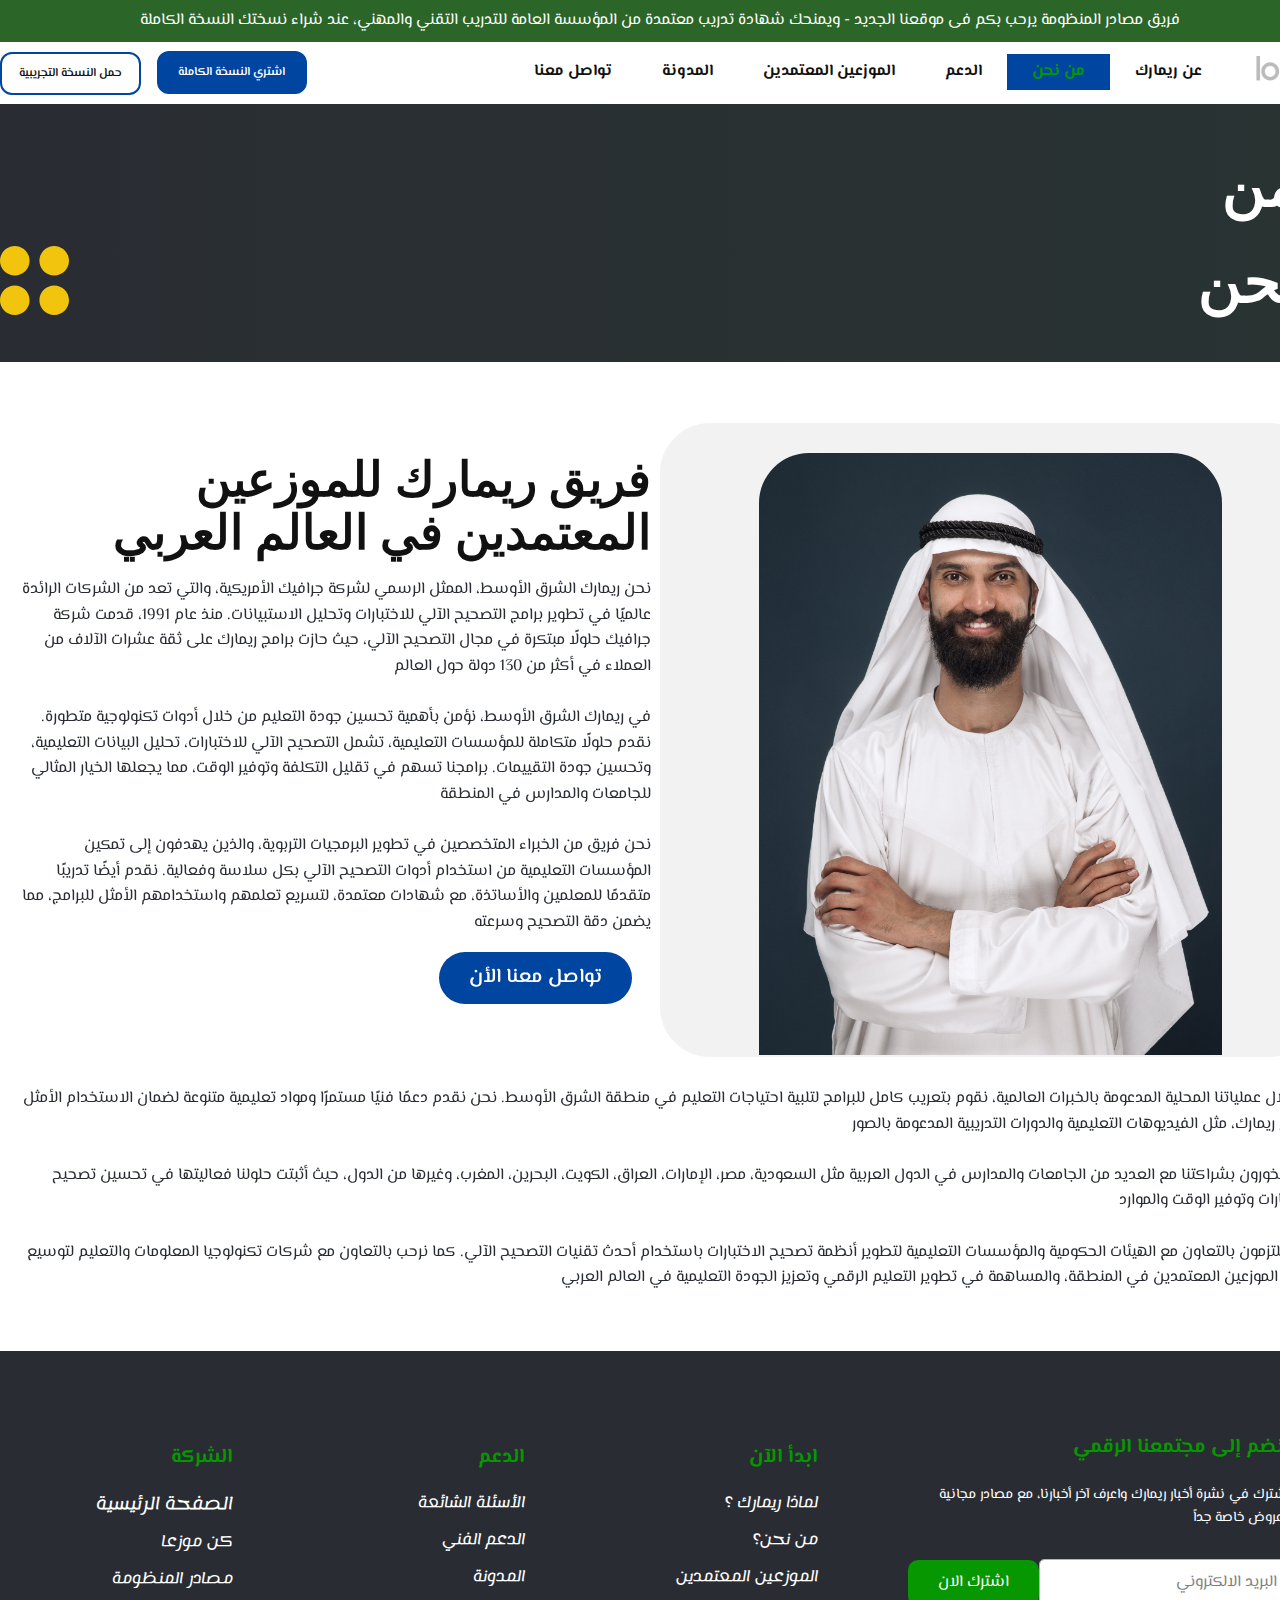
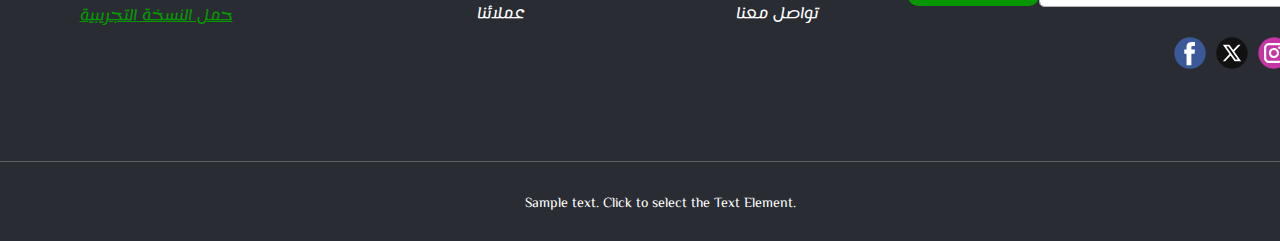
==== About-Us.html @ fb73b8e8 "add" ====
<!DOCTYPE html>
<html style="font-size: 16px;" lang="en"><head>
    <meta name="viewport" content="width=device-width, initial-scale=1.0">
    <meta charset="utf-8">
    <meta name="keywords" content="">
    <meta name="description" content="">
    <title>About Us</title>
    <link rel="stylesheet" href="nicepage.css" media="screen">
<link rel="stylesheet" href="About-Us.css" media="screen">
    <script class="u-script" type="text/javascript" src="jquery.js" defer=""></script>
    <script class="u-script" type="text/javascript" src="nicepage.js" defer=""></script>
    <meta name="generator" content="Nicepage 7.1.0, nicepage.com">
    <meta name="referrer" content="origin">
    <link id="u-theme-google-font" rel="stylesheet" href="https://fonts.googleapis.com/css?family=Lemonada:300,400,500,600,700|El+Messiri:400,500,600,700">
    <link id="u-page-google-font" rel="stylesheet" href="https://fonts.googleapis.com/css?family=Montserrat:100,100i,200,200i,300,300i,400,400i,500,500i,600,600i,700,700i,800,800i,900,900i|Raleway:100,100i,200,200i,300,300i,400,400i,500,500i,600,600i,700,700i,800,800i,900,900i">
    
    
    
    
    <script type="application/ld+json">{
		"@context": "http://schema.org",
		"@type": "Organization",
		"name": "Site51",
		"logo": "images/default-logo.png",
		"sameAs": [
				"https://facebook.com/name",
				"https://twitter.com/name",
				"https://instagram.com/name"
		]
}</script>
    <meta name="theme-color" content="#079700">
    <meta name="twitter:site" content="@">
    <meta name="twitter:card" content="summary_large_image">
    <meta name="twitter:title" content="About Us">
    <meta name="twitter:description" content="Site51">
    <meta property="og:title" content="About Us">
    <meta property="og:description" content="">
    <meta property="og:type" content="website">
  <meta data-intl-tel-input-cdn-path="intlTelInput/"></head>
  <body data-path-to-root="./" data-include-products="false" class="u-body u-xl-mode" data-lang="en"><header class=" u-block-e37a-1 u-border-no-bottom u-border-no-left u-border-no-right u-border-no-top u-clearfix u-header u-section-row-container" id="sec-740f" style="" data-animation-name="" data-animation-duration="0" data-animation-delay="0" data-animation-direction=""><div class="u-section-rows">
        <div class="u-container-align-center u-palette-1-dark-2 u-section-row u-section-row-1" id="sec-58f8">
          <div class="u-clearfix u-sheet u-valign-middle u-sheet-1">
            <p class="u-align-center u-text u-text-default u-text-1">فريق مصادر المنظومة يرحب بكم فى موقعنا الجديد - ويمنحك شهادة تدريب معتمدة من المؤسسة العامة للتدريب التقني والمهني، عند شراء نسختك  النسخة الكاملة </p>
          </div>
          
          
          
          
          
        </div>
        <div class="u-clearfix u-section-row u-sticky u-sticky-9e7c u-white" data-animation-name="" data-animation-duration="0" data-animation-delay="0" data-animation-direction="" id="sec-279d">
          
          
          <div class="u-clearfix u-sheet u-sheet-2">
            <nav class="u-dropdown-icon u-menu u-menu-one-level u-offcanvas u-offcanvas-shift u-menu-1" data-responsive-from="SM" data-position="header">
              <div class="menu-collapse" style="font-size: 1rem; letter-spacing: 0px; font-weight: 700;">
                <a class="u-button-style u-custom-active-color u-custom-color u-custom-hover-color u-custom-left-right-menu-spacing u-custom-padding-bottom u-custom-top-bottom-menu-spacing u-hamburger-link u-nav-link u-text-active-palette-1-base u-text-hover-palette-2-base" href="#">
                  <svg class="u-svg-link" viewBox="0 0 24 24"><use xmlns:xlink="http://www.w3.org/1999/xlink" xlink:href="#menu-hamburger"></use></svg>
                  <svg class="u-svg-content" version="1.1" id="menu-hamburger" viewBox="0 0 16 16" x="0px" y="0px" xmlns:xlink="http://www.w3.org/1999/xlink" xmlns="http://www.w3.org/2000/svg"><g><rect y="1" width="16" height="2"></rect><rect y="7" width="16" height="2"></rect><rect y="13" width="16" height="2"></rect>
</g></svg>
                </a>
              </div>
              <div class="u-custom-menu u-nav-container">
                <ul class="rtl u-nav u-unstyled u-nav-1"><li class="u-nav-item"><a class="u-active-palette-2-base u-button-style u-hover-palette-1-base u-nav-link u-text-active-palette-1-base u-text-hover-palette-2-base u-white" href="./" style="padding: 10px 25px;">عن ريمارك</a>
</li><li class="u-nav-item"><a class="u-active-palette-2-base u-button-style u-hover-palette-1-base u-nav-link u-text-active-palette-1-base u-text-hover-palette-2-base u-white" href="About-Us.html" style="padding: 10px 25px;">من نحن</a>
</li><li class="u-nav-item"><a class="u-active-palette-2-base u-button-style u-hover-palette-1-base u-nav-link u-text-active-palette-1-base u-text-hover-palette-2-base u-white" href="Support.html" style="padding: 10px 25px;">الدعم</a>
</li><li class="u-nav-item"><a class="u-active-palette-2-base u-button-style u-hover-palette-1-base u-nav-link u-text-active-palette-1-base u-text-hover-palette-2-base u-white" href="Authorized-Distributors.html" style="padding: 10px 25px;">الموزعين المعتمدين</a>
</li><li class="u-nav-item"><a class="u-active-palette-2-base u-button-style u-hover-palette-1-base u-nav-link u-text-active-palette-1-base u-text-hover-palette-2-base u-white" href="blog/blog.html" style="padding: 10px 25px;">المدونة</a>
</li><li class="u-nav-item"><a class="u-active-palette-2-base u-button-style u-hover-palette-1-base u-nav-link u-text-active-palette-1-base u-text-hover-palette-2-base u-white" href="Contact-Us.html" style="padding: 10px 25px;">تواصل معنا</a>
</li></ul>
              </div>
              <div class="u-custom-menu u-nav-container-collapse">
                <div class="u-black u-container-style u-inner-container-layout u-opacity u-opacity-95 u-sidenav">
                  <div class="u-inner-container-layout u-sidenav-overflow">
                    <div class="u-menu-close"></div>
                    <ul class="u-align-center u-nav u-popupmenu-items u-unstyled u-nav-2"><li class="u-nav-item"><a class="u-button-style u-nav-link" href="./">عن ريمارك</a>
</li><li class="u-nav-item"><a class="u-button-style u-nav-link" href="About-Us.html">من نحن</a>
</li><li class="u-nav-item"><a class="u-button-style u-nav-link" href="Support.html">الدعم</a>
</li><li class="u-nav-item"><a class="u-button-style u-nav-link" href="Authorized-Distributors.html">الموزعين المعتمدين</a>
</li><li class="u-nav-item"><a class="u-button-style u-nav-link" href="blog/blog.html">المدونة</a>
</li><li class="u-nav-item"><a class="u-button-style u-nav-link" href="Contact-Us.html">تواصل معنا</a>
</li></ul>
                  </div>
                </div>
                <div class="u-black u-menu-overlay u-opacity u-opacity-70"></div>
              </div>
            </nav>
            <a href="#" class="u-align-right u-image u-logo u-image-1" data-image-width="80" data-image-height="40">
              <img class="u-logo-image u-logo-image-1" src="images/default-logo.png">
            </a>
            <a href="#" class="u-align-left u-border-2 u-border-hover-palette-2-base u-border-palette-2-base u-btn u-btn-round u-button-style u-hidden-md u-hidden-sm u-hidden-xs u-hover-feature u-hover-white u-palette-2-base u-radius u-text-active-white u-btn-1"> اشتري النسخة الكاملة</a>
            <a href="#" class="u-align-left u-border-2 u-border-hover-palette-2-base u-border-palette-2-base u-btn u-btn-round u-button-style u-hidden-md u-hidden-sm u-hidden-xs u-hover-feature u-hover-palette-2-base u-radius u-text-active-white u-white u-btn-2">حمل النسخة التجريبية </a>
          </div>
          
          
          
          
          
          
          
        </div>
      </div></header>
    <section class="u-align-left u-clearfix u-container-align-left u-gradient u-section-1" id="carousel_d46a">
      <div class="u-clearfix u-sheet u-valign-middle u-sheet-1">
        <div class="u-clearfix u-group-elements u-group-elements-1">
          <div class="u-border-10 u-border-palette-1-base u-line u-line-vertical u-line-1"></div>
          <blockquote class="u-align-right u-border-none u-custom-font u-font-montserrat u-text u-text-body-alt-color u-text-default u-text-1">من نحن </blockquote>
        </div>
        <div class="u-align-left u-shape u-shape-svg u-text-palette-3-base u-shape-1">
          <svg class="u-svg-link" preserveAspectRatio="none" viewBox="0 0 160 160" style=""><use xlink:href="#svg-fb26"></use></svg>
          <svg class="u-svg-content" viewBox="0 0 160 160" x="0px" y="0px" id="svg-fb26"><path d="M34.3,68.6C15.5,68.6,0,53,0,34.3S15.5,0,34.3,0s34.3,15.5,34.3,34.3S53,68.6,34.3,68.6z M125.7,68.6
	C107,68.6,91.4,53,91.4,34.3S107,0,125.7,0S160,15.5,160,34.3S144.5,68.6,125.7,68.6z M34.3,160C15.5,160,0,144.5,0,125.7
	s15.5-34.3,34.3-34.3s34.3,15.5,34.3,34.3S53,160,34.3,160z M125.7,160c-18.7,0-34.3-15.5-34.3-34.3s15.5-34.3,34.3-34.3
	S160,107,160,125.7S144.5,160,125.7,160z"></path></svg>
        </div>
      </div>
    </section>
    <section class="u-clearfix u-valign-middle-sm u-valign-middle-xs u-section-2" id="carousel_c7b8">
      <div class="u-clearfix u-sheet u-sheet-1">
        <div class="data-layout-selected u-clearfix u-expanded-width u-layout-wrap u-layout-wrap-1">
          <div class="u-gutter-0 u-layout">
            <div class="u-layout-col">
              <div class="u-size-60">
                <div class="u-layout-row">
                  <div class="u-align-left u-container-style u-layout-cell u-size-30 u-layout-cell-1">
                    <div class="u-container-layout u-container-layout-1">
                      <h2 class="u-align-right u-custom-font u-font-raleway u-text u-text-1" data-animation-name="customAnimationIn" data-animation-duration="1000" data-animation-delay="250"> فريق ريمارك للموزعين المعتمدين في العالم العربي</h2>
                      <p class="u-align-right u-spacing-20 u-text u-text-palette-5-dark-3 u-text-2" data-animation-name="customAnimationIn" data-animation-duration="1000" data-animation-delay="250">
                        <span style="font-weight: 700;"></span>نحن ريمارك
الشرق الأوسط، الممثل الرسمي لشركة جرافيك الأمريكية، والتي تعد من
الشركات الرائدة عالميًا في تطوير برامج التصحيح الآلي للاختبارات وتحليل
الاستبيانات. منذ عام 1991، قدمت شركة جرافيك حلولًا مبتكرة في مجال التصحيح
الآلي، حيث حازت برامج ريمارك
على ثقة عشرات الآلاف من العملاء في أكثر من 130 دولة حول العالم<br>
                        <br>في ريمارك
الشرق الأوسط، نؤمن بأهمية تحسين جودة التعليم من خلال أدوات
تكنولوجية متطورة. نقدم حلولًا متكاملة للمؤسسات التعليمية، تشمل التصحيح الآلي
للاختبارات، تحليل البيانات التعليمية، وتحسين جودة التقييمات. برامجنا تسهم في
تقليل التكلفة وتوفير الوقت، مما يجعلها الخيار المثالي للجامعات والمدارس في
المنطقة<br>
                        <br>نحن فريق من الخبراء المتخصصين في تطوير البرمجيات
التربوية، والذين يهدفون إلى تمكين المؤسسات التعليمية من استخدام أدوات التصحيح
الآلي بكل سلاسة وفعالية. نقدم أيضًا تدريبًا متقدمًا للمعلمين والأساتذة، مع
شهادات معتمدة، لتسريع تعلمهم واستخدامهم الأمثل للبرامج، مما يضمن دقة التصحيح
وسرعته<br>
                      </p>
                      <a href="#" class="u-align-right u-border-hover-palette-2-base u-border-none u-btn u-button-style u-hover-feature u-hover-palette-1-base u-palette-2-base u-radius u-text-active-white u-btn-1" data-animation-name="flipIn" data-animation-duration="1000" data-animation-delay="0" data-animation-direction="X">تواصل معنا الأن </a>
                    </div>
                  </div>
                  <div class="u-container-style u-grey-5 u-layout-cell u-radius u-shape-round u-size-30 u-layout-cell-2">
                    <div class="u-container-layout u-valign-bottom-lg u-valign-bottom-md u-valign-bottom-sm u-valign-bottom-xs u-container-layout-2">
                      <img class="u-expanded-width-lg u-expanded-width-md u-expanded-width-sm u-expanded-width-xs u-image u-image-round u-radius u-image-1" src="images/30441.jpg" alt="" data-image-width="1500" data-image-height="1000" data-animation-name="customAnimationIn" data-animation-duration="1000" data-animation-delay="0">
                    </div>
                  </div>
                </div>
              </div>
            </div>
          </div>
        </div>
        <p class="u-align-right u-spacing-20 u-text u-text-palette-5-dark-3 u-text-3" data-animation-name="customAnimationIn" data-animation-duration="1000" data-animation-delay="250" data-animation-direction=""> من خلال عملياتنا المحلية المدعومة بالخبرات العالمية،
نقوم بتعريب كامل للبرامج لتلبية احتياجات التعليم في منطقة الشرق الأوسط. نحن
نقدم دعمًا فنيًا مستمرًا ومواد تعليمية متنوعة لضمان الاستخدام الأمثل لبرامج ريمارك،
مثل الفيديوهات التعليمية والدورات التدريبية المدعومة بالصور.<br>
          <br>نحن فخورون بشراكتنا مع العديد من الجامعات والمدارس في
الدول العربية مثل السعودية، مصر، الإمارات، العراق، الكويت، البحرين،
المغرب، وغيرها من الدول، حيث أثبتت حلولنا فعاليتها في تحسين تصحيح
الاختبارات وتوفير الوقت والموارد.<br>
          <br>نحن ملتزمون بالتعاون مع الهيئات الحكومية والمؤسسات
التعليمية لتطوير أنظمة تصحيح الاختبارات باستخدام أحدث تقنيات التصحيح الآلي. كما
نرحب بالتعاون مع شركات تكنولوجيا المعلومات والتعليم لتوسيع شبكة الموزعين
المعتمدين في المنطقة، والمساهمة في تطوير التعليم الرقمي وتعزيز الجودة التعليمية
في العالم العربي<br>
        </p>
      </div>
      
    </section>
    
    
    
    <footer class="u-clearfix u-footer u-palette-2-dark-3" id="sec-bb8a"><div class="u-clearfix u-sheet u-sheet-1">
        <div class="data-layout-selected u-clearfix u-expanded-width u-gutter-30 u-layout-wrap u-layout-wrap-1">
          <div class="u-gutter-0 u-layout">
            <div class="u-layout-row">
              <div class="u-align-left u-container-align-left u-container-align-right u-container-style u-layout-cell u-shape-rectangle u-size-13-lg u-size-13-xl u-size-14-sm u-size-14-xs u-size-30-md u-layout-cell-1">
                <div class="u-container-layout u-container-layout-1">
                  <p class="u-align-right u-text u-text-default u-text-palette-1-base u-text-1"> الشركة </p>
                  <h6 class="u-align-right u-hover-feature u-text u-text-default u-text-2">
                    <a class="u-active-none u-border-none u-btn u-button-link u-button-style u-hover-none u-none u-text-body-alt-color u-btn-1" href="#"> الصفحة الرئيسية</a>
                  </h6>
                  <h6 class="u-align-right u-hover-feature u-text u-text-default u-text-3">
                    <a class="u-active-none u-border-none u-btn u-button-link u-button-style u-hover-none u-none u-text-body-alt-color u-btn-2" href="#"> كن موزعا</a>
                  </h6>
                  <h6 class="u-align-right u-hover-feature u-text u-text-default u-text-4">
                    <a class="u-active-none u-border-none u-btn u-button-link u-button-style u-hover-none u-none u-text-body-alt-color u-btn-3" href="#"> مصادر المنظومة</a>
                  </h6>
                  <h6 class="u-align-right u-hover-feature u-text u-text-default u-text-palette-1-base u-text-5"> حمل النسخة التجريبية</h6>
                </div>
              </div>
              <div class="u-align-left u-container-align-left u-container-align-right u-container-style u-layout-cell u-shape-rectangle u-size-13-lg u-size-13-xl u-size-14-sm u-size-14-xs u-size-30-md u-layout-cell-2">
                <div class="u-container-layout u-container-layout-2">
                  <p class="u-align-right u-text u-text-default u-text-palette-1-base u-text-6"> الدعم </p>
                  <h6 class="u-align-right u-hover-feature u-text u-text-default u-text-7">
                    <a class="u-active-none u-border-none u-btn u-button-link u-button-style u-hover-none u-none u-text-body-alt-color u-btn-4" href="#"> الأسئلة الشائعة</a>
                  </h6>
                  <h6 class="u-align-right u-hover-feature u-text u-text-default u-text-8">
                    <a class="u-active-none u-border-none u-btn u-button-link u-button-style u-hover-none u-none u-text-body-alt-color u-btn-5" href="#"> الدعم الفني</a>
                  </h6>
                  <h6 class="u-align-right u-hover-feature u-text u-text-default u-text-9">
                    <a class="u-active-none u-border-none u-btn u-button-link u-button-style u-hover-none u-none u-text-body-alt-color u-btn-6" href="#"> المدونة</a>
                  </h6>
                  <h6 class="u-align-right u-hover-feature u-text u-text-default u-text-10">
                    <a class="u-active-none u-border-none u-btn u-button-link u-button-style u-hover-none u-none u-text-body-alt-color u-btn-7" href="#"> عملائنا</a>
                  </h6>
                </div>
              </div>
              <div class="u-align-left u-container-align-left u-container-align-right u-container-style u-layout-cell u-shape-rectangle u-size-13-lg u-size-13-xl u-size-14-sm u-size-14-xs u-size-30-md u-layout-cell-3">
                <div class="u-container-layout u-container-layout-3">
                  <p class="u-align-right u-text u-text-default u-text-palette-1-base u-text-11"> ابدأ الآن </p>
                  <h6 class="u-align-right u-hover-feature u-text u-text-default u-text-12">
                    <a class="u-active-none u-border-none u-btn u-button-link u-button-style u-hover-none u-none u-text-body-alt-color u-btn-8" href="#"> لماذا ريمارك ؟</a>
                  </h6>
                  <h6 class="u-align-right u-hover-feature u-text u-text-default u-text-13" data-animation-name="" data-animation-duration="0" data-animation-delay="0" data-animation-direction="">
                    <a class="u-active-none u-border-none u-btn u-button-link u-button-style u-hover-none u-none u-text-body-alt-color u-btn-9" href="#"> من نحن؟</a>
                  </h6>
                  <h6 class="u-align-right u-hover-feature u-text u-text-default u-text-14">
                    <a class="u-active-none u-border-none u-btn u-button-link u-button-style u-hover-none u-none u-text-body-alt-color u-btn-10" href="#"> الموزعين المعتمدين</a>
                  </h6>
                  <h6 class="u-align-right u-hover-feature u-text u-text-default u-text-15">
                    <a class="u-active-none u-border-none u-btn u-button-link u-button-style u-hover-none u-none u-text-body-alt-color u-btn-11" href="#"> تواصل معنا</a>
                  </h6>
                </div>
              </div>
              <div class="u-container-align-right u-container-style u-layout-cell u-size-16-sm u-size-16-xs u-size-21-lg u-size-21-xl u-size-30-md u-layout-cell-4">
                <div class="u-container-layout u-container-layout-4">
                  <p class="u-align-right u-text u-text-default u-text-palette-1-base u-text-16">إنضم إلى مجتمعنا الرقمي </p>
                  <p class="u-align-right u-text u-text-default u-text-17">اشترك في نشرة أخبار ريمارك واعرف آخر أخبارنا، مع مصادر مجانية وعروض خاصة جداً </p>
                  <div class="rtl u-expanded-width u-form u-form-1">
                    <form action="https://forms.nicepagesrv.com/v2/form/process" class="u-clearfix u-form-horizontal u-form-spacing-0 u-inner-form" source="email" name="form" style="padding: 0px;">
                      <div class="u-form-email u-form-group u-label-none">
                        <label for="email-3b9c" class="u-label">Email</label>
                        <input type="email" placeholder="البريد الالكتروني" id="email-3b9c" name="email" class="u-input u-input-rectangle u-radius u-input-1" required="">
                      </div>
                      <div class="u-align-left u-form-group u-form-submit u-label-none">
                        <a href="#" class="u-border-none u-btn u-btn-round u-btn-submit u-button-style u-palette-1-base u-radius u-btn-12">اشترك الان </a>
                        <input type="submit" value="submit" class="u-form-control-hidden">
                      </div>
                      <div class="u-form-send-message u-form-send-success"> Thank you! Your message has been sent. </div>
                      <div class="u-form-send-error u-form-send-message"> Unable to send your message. Please fix errors then try again. </div>
                      <input type="hidden" value="" name="recaptchaResponse">
                    </form>
                  </div>
                  <div class="u-social-icons u-spacing-10 u-social-icons-1">
                    <a class="u-social-url" title="facebook" target="_blank" href="https://facebook.com/name">
                      <span class="u-icon u-social-facebook u-social-icon u-icon-1">
                        <svg class="u-svg-link" preserveAspectRatio="xMidYMin slice" viewBox="0 0 112 112" style=""><use xlink:href="#svg-4325"></use></svg>
                        <svg class="u-svg-content" viewBox="0 0 112 112" x="0" y="0" id="svg-4325"><circle fill="currentColor" cx="56.1" cy="56.1" r="55"></circle><path fill="#FFFFFF" d="M73.5,31.6h-9.1c-1.4,0-3.6,0.8-3.6,3.9v8.5h12.6L72,58.3H60.8v40.8H43.9V58.3h-8V43.9h8v-9.2
c0-6.7,3.1-17,17-17h12.5v13.9H73.5z"></path></svg>
                      </span>
                    </a>
                    <a class="u-social-url" title="twitter" target="_blank" href="https://twitter.com/name">
                      <span class="u-icon u-social-icon u-social-twitter u-icon-2">
                        <svg class="u-svg-link" preserveAspectRatio="xMidYMin slice" viewBox="0 0 112.2 112.2" style=""><use xlink:href="#svg-7128"></use></svg>
                        <svg class="u-svg-content" viewBox="0 0 112.2 112.2" x="0px" y="0px" id="svg-7128"><circle fill="currentColor" cx="56" cy="56" r="55"></circle><path fill="#FFFFFF" d="M63.9,51l22.4-24h-8.6L60.3,45.9L46.9,27H24l23.3,32.8L24,85h8.2L51,64.9L65.3,85H88L63.9,51z M55.3,60.2
l-3.7-5.1L35.7,33.1h8.1l12.3,17.2l3.7,5.1l16.6,23.4h-7.8L55.3,60.2z"></path></svg>
                      </span>
                    </a>
                    <a class="u-social-url" title="instagram" target="_blank" href="https://instagram.com/name">
                      <span class="u-icon u-social-icon u-social-instagram u-icon-3">
                        <svg class="u-svg-link" preserveAspectRatio="xMidYMin slice" viewBox="0 0 112 112" style=""><use xlink:href="#svg-8ed0"></use></svg>
                        <svg class="u-svg-content" viewBox="0 0 112 112" x="0" y="0" id="svg-8ed0"><circle fill="currentColor" cx="56.1" cy="56.1" r="55"></circle><path fill="#FFFFFF" d="M55.9,38.2c-9.9,0-17.9,8-17.9,17.9C38,66,46,74,55.9,74c9.9,0,17.9-8,17.9-17.9C73.8,46.2,65.8,38.2,55.9,38.2
z M55.9,66.4c-5.7,0-10.3-4.6-10.3-10.3c-0.1-5.7,4.6-10.3,10.3-10.3c5.7,0,10.3,4.6,10.3,10.3C66.2,61.8,61.6,66.4,55.9,66.4z"></path><path fill="#FFFFFF" d="M74.3,33.5c-2.3,0-4.2,1.9-4.2,4.2s1.9,4.2,4.2,4.2s4.2-1.9,4.2-4.2S76.6,33.5,74.3,33.5z"></path><path fill="#FFFFFF" d="M73.1,21.3H38.6c-9.7,0-17.5,7.9-17.5,17.5v34.5c0,9.7,7.9,17.6,17.5,17.6h34.5c9.7,0,17.5-7.9,17.5-17.5V38.8
C90.6,29.1,82.7,21.3,73.1,21.3z M83,73.3c0,5.5-4.5,9.9-9.9,9.9H38.6c-5.5,0-9.9-4.5-9.9-9.9V38.8c0-5.5,4.5-9.9,9.9-9.9h34.5
c5.5,0,9.9,4.5,9.9,9.9V73.3z"></path></svg>
                      </span>
                    </a>
                  </div>
                </div>
              </div>
            </div>
          </div>
        </div>
        <div class="u-align-left u-border-1 u-border-white u-expanded-width u-line u-line-horizontal u-opacity u-opacity-25 u-line-1"></div>
        <p class="u-align-center u-small-text u-text u-text-variant u-text-18">Sample text. Click to select the Text Element.</p>
      </div></footer>
  
</body></html>
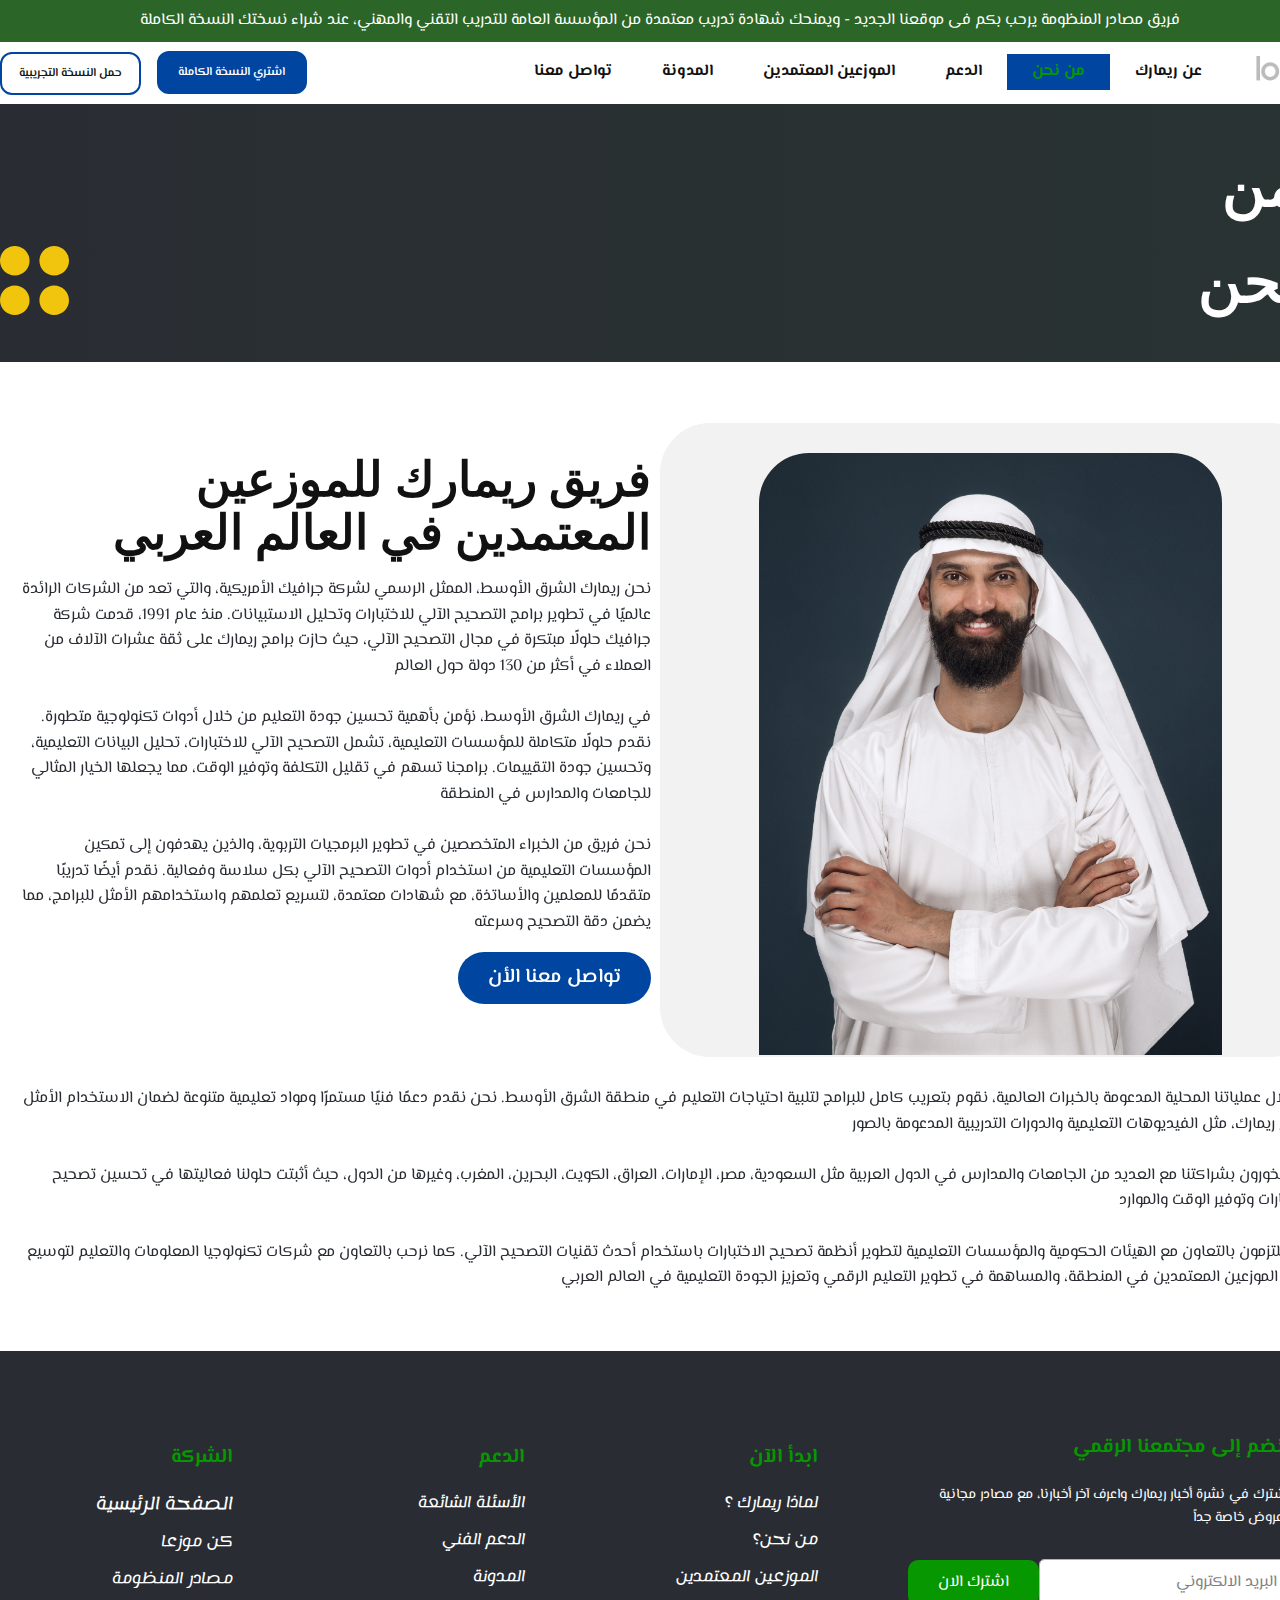
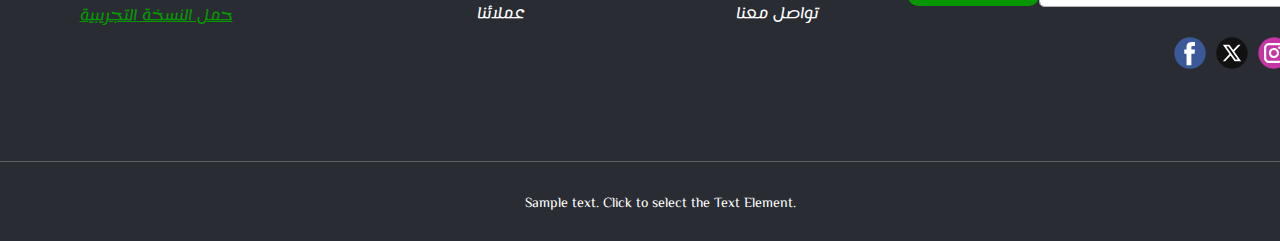
==== commit f01682d3: "v2" ====
--- a/About-Us.html
+++ b/About-Us.html
@@ -144,7 +144,7 @@
 شهادات معتمدة، لتسريع تعلمهم واستخدامهم الأمثل للبرامج، مما يضمن دقة التصحيح
 وسرعته<br>
                       </p>
-                      <a href="#" class="u-align-right u-border-hover-palette-2-base u-border-none u-btn u-button-style u-hover-feature u-hover-palette-1-base u-palette-2-base u-radius u-text-active-white u-btn-1" data-animation-name="flipIn" data-animation-duration="1000" data-animation-delay="0" data-animation-direction="X">تواصل معنا الأن </a>
+                      <a href="Contact-Us.html" class="u-align-right u-border-hover-palette-2-base u-border-none u-btn u-button-style u-hover-feature u-hover-palette-1-base u-palette-2-base u-radius u-text-active-white u-btn-1" data-animation-name="flipIn" data-animation-duration="1000" data-animation-delay="0" data-animation-direction="X">تواصل معنا الأن </a>
                     </div>
                   </div>
                   <div class="u-container-style u-grey-5 u-layout-cell u-radius u-shape-round u-size-30 u-layout-cell-2">
--- a/nicepage.css
+++ b/nicepage.css
@@ -44261,6 +44261,7 @@
 .u-header .u-nav-1 {
   font-weight: 700;
   font-size: 1rem;
+  letter-spacing: normal;
 }
 
 .u-header .u-nav-2 {
@@ -44313,10 +44314,6 @@
     width: auto;
     margin-top: 9px;
     margin-right: 87px;
-  }
-
-  .u-header .u-nav-1 {
-    letter-spacing: normal;
   }
 
   .u-header .u-image-1 {
--- a/About-Us.css
+++ b/About-Us.css
@@ -91,7 +91,7 @@
   letter-spacing: normal;
   text-transform: none;
   font-weight: 600;
-  margin: 17px 19px 0 auto;
+  margin: 17px 0 0 auto;
 }
 
 .u-section-2 .u-layout-cell-2 {
@@ -151,7 +151,6 @@
     --radius: 12px;
     border-style: solid;
     margin-top: 29px;
-    margin-right: 0;
     padding: 10px 20px 10px 19px;
   }
 
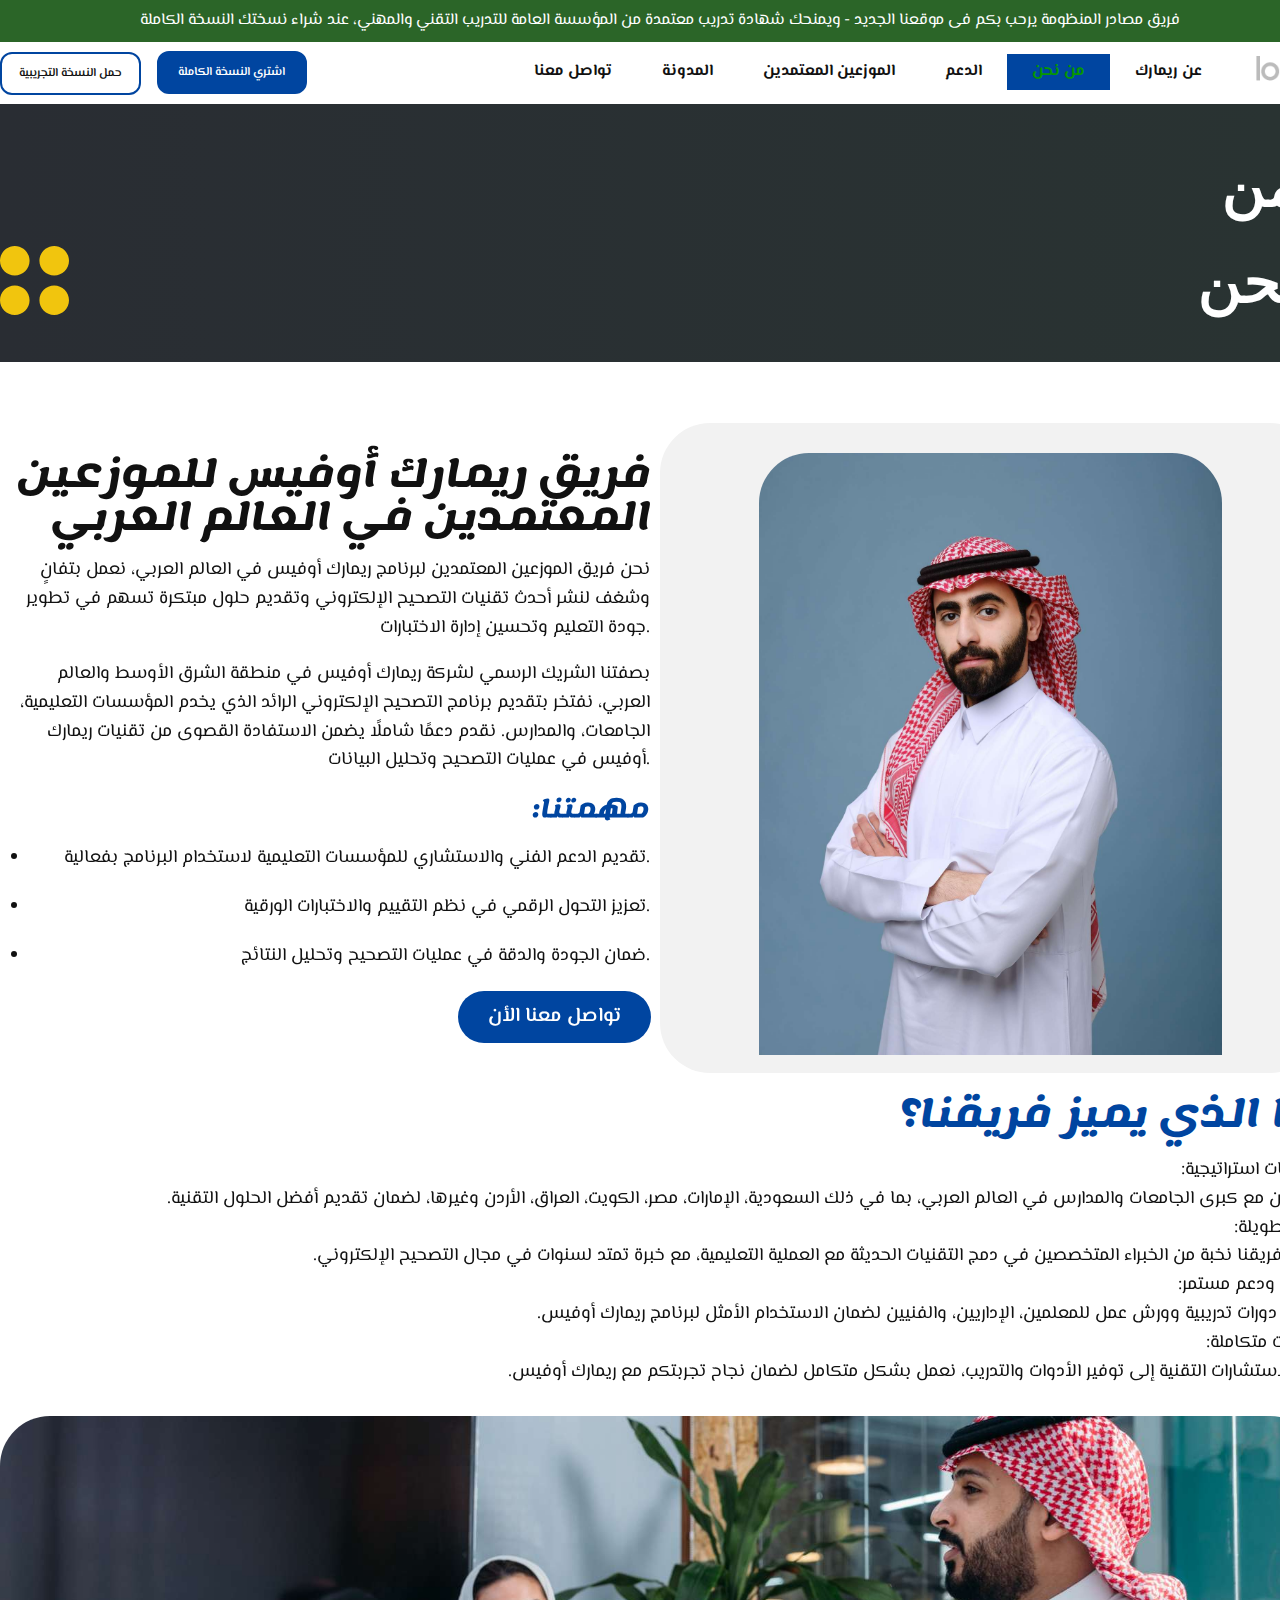
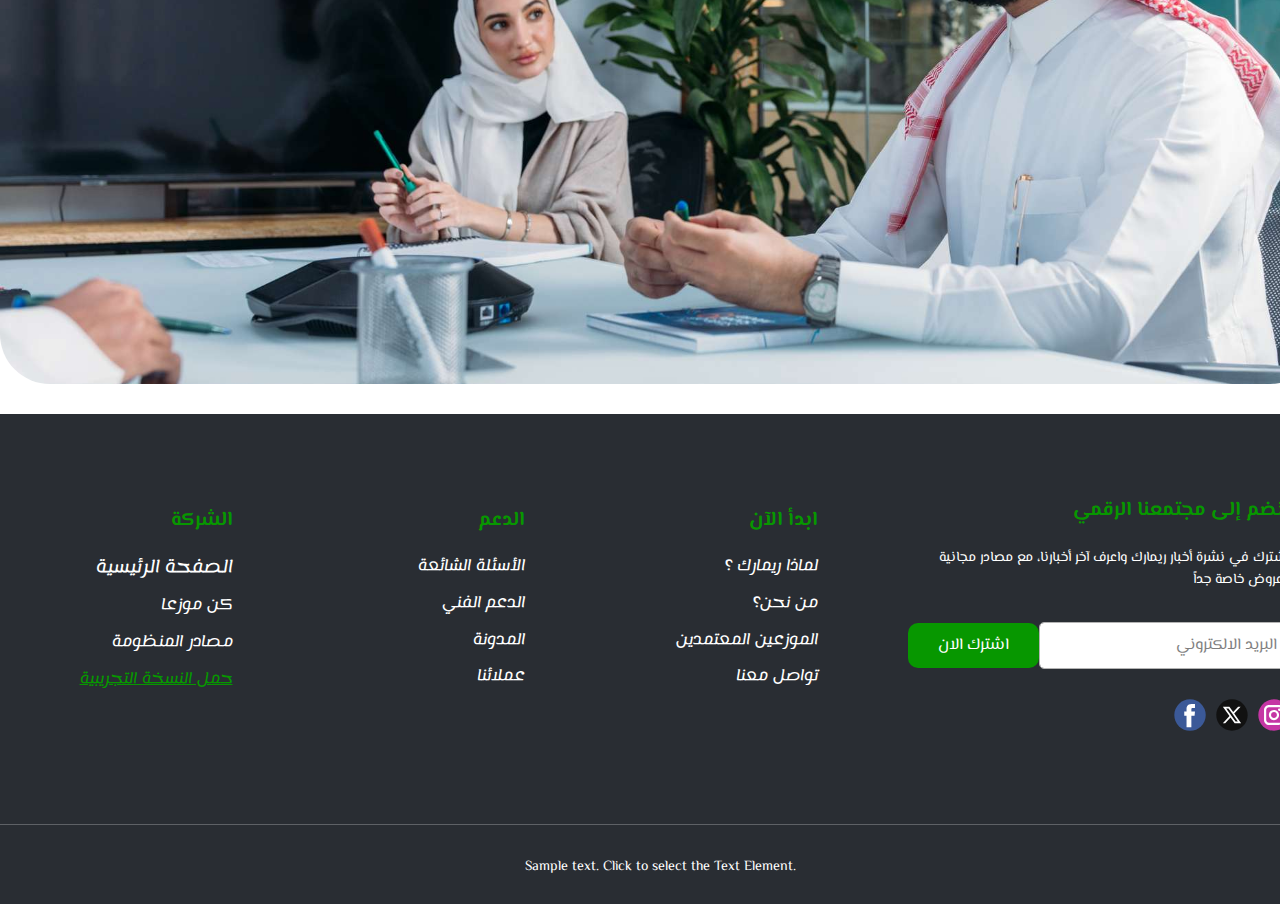
==== commit bedb543f: "add" ====
--- a/About-Us.html
+++ b/About-Us.html
@@ -12,7 +12,7 @@
     <meta name="generator" content="Nicepage 7.1.0, nicepage.com">
     <meta name="referrer" content="origin">
     <link id="u-theme-google-font" rel="stylesheet" href="https://fonts.googleapis.com/css?family=Lemonada:300,400,500,600,700|El+Messiri:400,500,600,700">
-    <link id="u-page-google-font" rel="stylesheet" href="https://fonts.googleapis.com/css?family=Montserrat:100,100i,200,200i,300,300i,400,400i,500,500i,600,600i,700,700i,800,800i,900,900i|Raleway:100,100i,200,200i,300,300i,400,400i,500,500i,600,600i,700,700i,800,800i,900,900i">
+    <link id="u-page-google-font" rel="stylesheet" href="https://fonts.googleapis.com/css?family=Montserrat:100,100i,200,200i,300,300i,400,400i,500,500i,600,600i,700,700i,800,800i,900,900i">
     
     
     
@@ -52,7 +52,7 @@
           
           
           <div class="u-clearfix u-sheet u-sheet-2">
-            <nav class="u-dropdown-icon u-menu u-menu-one-level u-offcanvas u-offcanvas-shift u-menu-1" data-responsive-from="SM" data-position="header">
+            <nav class="u-dropdown-icon u-menu u-menu-one-level u-menu-open-right u-offcanvas u-offcanvas-shift u-menu-1" data-responsive-from="SM" data-position="header">
               <div class="menu-collapse" style="font-size: 1rem; letter-spacing: 0px; font-weight: 700;">
                 <a class="u-button-style u-custom-active-color u-custom-color u-custom-hover-color u-custom-left-right-menu-spacing u-custom-padding-bottom u-custom-top-bottom-menu-spacing u-hamburger-link u-nav-link u-text-active-palette-1-base u-text-hover-palette-2-base" href="#">
                   <svg class="u-svg-link" viewBox="0 0 24 24"><use xmlns:xlink="http://www.w3.org/1999/xlink" xlink:href="#menu-hamburger"></use></svg>
@@ -70,15 +70,15 @@
 </li></ul>
               </div>
               <div class="u-custom-menu u-nav-container-collapse">
-                <div class="u-black u-container-style u-inner-container-layout u-opacity u-opacity-95 u-sidenav">
+                <div class="u-container-style u-inner-container-layout u-opacity u-opacity-95 u-palette-2-base u-sidenav">
                   <div class="u-inner-container-layout u-sidenav-overflow">
                     <div class="u-menu-close"></div>
-                    <ul class="u-align-center u-nav u-popupmenu-items u-unstyled u-nav-2"><li class="u-nav-item"><a class="u-button-style u-nav-link" href="./">عن ريمارك</a>
-</li><li class="u-nav-item"><a class="u-button-style u-nav-link" href="About-Us.html">من نحن</a>
-</li><li class="u-nav-item"><a class="u-button-style u-nav-link" href="Support.html">الدعم</a>
-</li><li class="u-nav-item"><a class="u-button-style u-nav-link" href="Authorized-Distributors.html">الموزعين المعتمدين</a>
-</li><li class="u-nav-item"><a class="u-button-style u-nav-link" href="blog/blog.html">المدونة</a>
-</li><li class="u-nav-item"><a class="u-button-style u-nav-link" href="Contact-Us.html">تواصل معنا</a>
+                    <ul class="u-align-center-lg u-align-center-md u-align-center-sm u-align-center-xl u-align-right-xs u-nav u-popupmenu-items u-spacing-6 u-text-active-palette-1-base u-text-hover-palette-1-base u-unstyled u-nav-2"><li class="u-nav-item"><a class="u-button-style u-nav-link" href="./" style="padding-top: 14px; padding-bottom: 14px;">عن ريمارك</a>
+</li><li class="u-nav-item"><a class="u-button-style u-nav-link" href="About-Us.html" style="padding-top: 14px; padding-bottom: 14px;">من نحن</a>
+</li><li class="u-nav-item"><a class="u-button-style u-nav-link" href="Support.html" style="padding-top: 14px; padding-bottom: 14px;">الدعم</a>
+</li><li class="u-nav-item"><a class="u-button-style u-nav-link" href="Authorized-Distributors.html" style="padding-top: 14px; padding-bottom: 14px;">الموزعين المعتمدين</a>
+</li><li class="u-nav-item"><a class="u-button-style u-nav-link" href="blog/blog.html" style="padding-top: 14px; padding-bottom: 14px;">المدونة</a>
+</li><li class="u-nav-item"><a class="u-button-style u-nav-link" href="Contact-Us.html" style="padding-top: 14px; padding-bottom: 14px;">تواصل معنا</a>
 </li></ul>
                   </div>
                 </div>
@@ -88,8 +88,8 @@
             <a href="#" class="u-align-right u-image u-logo u-image-1" data-image-width="80" data-image-height="40">
               <img class="u-logo-image u-logo-image-1" src="images/default-logo.png">
             </a>
-            <a href="#" class="u-align-left u-border-2 u-border-hover-palette-2-base u-border-palette-2-base u-btn u-btn-round u-button-style u-hidden-md u-hidden-sm u-hidden-xs u-hover-feature u-hover-white u-palette-2-base u-radius u-text-active-white u-btn-1"> اشتري النسخة الكاملة</a>
-            <a href="#" class="u-align-left u-border-2 u-border-hover-palette-2-base u-border-palette-2-base u-btn u-btn-round u-button-style u-hidden-md u-hidden-sm u-hidden-xs u-hover-feature u-hover-palette-2-base u-radius u-text-active-white u-white u-btn-2">حمل النسخة التجريبية </a>
+            <a href="Support.html" class="u-align-left u-border-2 u-border-hover-palette-2-base u-border-palette-2-base u-btn u-btn-round u-button-style u-hidden-md u-hidden-sm u-hidden-xs u-hover-feature u-hover-white u-palette-2-base u-radius u-text-active-white u-btn-1"> اشتري النسخة الكاملة</a>
+            <a href="./" class="u-align-left u-border-2 u-border-hover-palette-2-base u-border-palette-2-base u-btn u-btn-round u-button-style u-hidden-md u-hidden-sm u-hidden-xs u-hover-feature u-hover-palette-2-base u-radius u-text-active-white u-white u-btn-2">حمل النسخة التجريبية </a>
           </div>
           
           
@@ -122,34 +122,31 @@
             <div class="u-layout-col">
               <div class="u-size-60">
                 <div class="u-layout-row">
-                  <div class="u-align-left u-container-style u-layout-cell u-size-30 u-layout-cell-1">
+                  <div class="u-align-left u-container-align-left u-container-style u-layout-cell u-size-30 u-layout-cell-1">
                     <div class="u-container-layout u-container-layout-1">
-                      <h2 class="u-align-right u-custom-font u-font-raleway u-text u-text-1" data-animation-name="customAnimationIn" data-animation-duration="1000" data-animation-delay="250"> فريق ريمارك للموزعين المعتمدين في العالم العربي</h2>
-                      <p class="u-align-right u-spacing-20 u-text u-text-palette-5-dark-3 u-text-2" data-animation-name="customAnimationIn" data-animation-duration="1000" data-animation-delay="250">
-                        <span style="font-weight: 700;"></span>نحن ريمارك
-الشرق الأوسط، الممثل الرسمي لشركة جرافيك الأمريكية، والتي تعد من
-الشركات الرائدة عالميًا في تطوير برامج التصحيح الآلي للاختبارات وتحليل
-الاستبيانات. منذ عام 1991، قدمت شركة جرافيك حلولًا مبتكرة في مجال التصحيح
-الآلي، حيث حازت برامج ريمارك
-على ثقة عشرات الآلاف من العملاء في أكثر من 130 دولة حول العالم<br>
-                        <br>في ريمارك
-الشرق الأوسط، نؤمن بأهمية تحسين جودة التعليم من خلال أدوات
-تكنولوجية متطورة. نقدم حلولًا متكاملة للمؤسسات التعليمية، تشمل التصحيح الآلي
-للاختبارات، تحليل البيانات التعليمية، وتحسين جودة التقييمات. برامجنا تسهم في
-تقليل التكلفة وتوفير الوقت، مما يجعلها الخيار المثالي للجامعات والمدارس في
-المنطقة<br>
-                        <br>نحن فريق من الخبراء المتخصصين في تطوير البرمجيات
-التربوية، والذين يهدفون إلى تمكين المؤسسات التعليمية من استخدام أدوات التصحيح
-الآلي بكل سلاسة وفعالية. نقدم أيضًا تدريبًا متقدمًا للمعلمين والأساتذة، مع
-شهادات معتمدة، لتسريع تعلمهم واستخدامهم الأمثل للبرامج، مما يضمن دقة التصحيح
-وسرعته<br>
+                      <h3 class="u-align-right u-text u-text-1" data-animation-name="customAnimationIn" data-animation-duration="1000" data-animation-delay="250"> فريق ريمارك أوفيس للموزعين المعتمدين في العالم العربي</h3>
+                      <p class="u-align-right u-spacing-20 u-text u-text-2" data-animation-name="customAnimationIn" data-animation-duration="1000" data-animation-delay="250">
+                        <span style="font-weight: 700;"></span>نحن فريق الموزعين المعتمدين لبرنامج ريمارك أوفيس في العالم العربي، نعمل بتفانٍ وشغف لنشر أحدث تقنيات التصحيح الإلكتروني وتقديم حلول مبتكرة تسهم في تطوير جودة التعليم وتحسين إدارة الاختبارات.<br>
                       </p>
+                      <p class="u-align-right u-spacing-20 u-text u-text-3" data-animation-name="customAnimationIn" data-animation-duration="1000" data-animation-delay="250">
+                        <span style="font-weight: 700;"></span>بصفتنا الشريك الرسمي لشركة ريمارك أوفيس في منطقة الشرق الأوسط والعالم العربي، نفتخر بتقديم برنامج التصحيح الإلكتروني الرائد الذي يخدم المؤسسات التعليمية، الجامعات، والمدارس. نقدم دعمًا شاملًا يضمن الاستفادة القصوى من تقنيات ريمارك أوفيس في عمليات التصحيح وتحليل البيانات.<br>
+                      </p>
+                      <h4 class="rtl u-align-right u-text u-text-palette-2-base u-text-4" data-animation-name="customAnimationIn" data-animation-duration="1000" data-animation-delay="250"> مهمتنا:</h4>
+                      <ul class="u-align-right u-spacing-20 u-text u-text-5" data-animation-name="customAnimationIn" data-animation-duration="1000" data-animation-delay="250">
+                        <li>
+                          <span style="font-weight: 700;"></span>تقديم الدعم الفني والاستشاري للمؤسسات التعليمية لاستخدام البرنامج بفعالية.
+                        </li>
+                        <li>تعزيز التحول الرقمي في نظم التقييم والاختبارات الورقية.<br>
+                        </li>
+                        <li>ضمان الجودة والدقة في عمليات التصحيح وتحليل النتائج.<br>
+                        </li>
+                      </ul>
                       <a href="Contact-Us.html" class="u-align-right u-border-hover-palette-2-base u-border-none u-btn u-button-style u-hover-feature u-hover-palette-1-base u-palette-2-base u-radius u-text-active-white u-btn-1" data-animation-name="flipIn" data-animation-duration="1000" data-animation-delay="0" data-animation-direction="X">تواصل معنا الأن </a>
                     </div>
                   </div>
                   <div class="u-container-style u-grey-5 u-layout-cell u-radius u-shape-round u-size-30 u-layout-cell-2">
                     <div class="u-container-layout u-valign-bottom-lg u-valign-bottom-md u-valign-bottom-sm u-valign-bottom-xs u-container-layout-2">
-                      <img class="u-expanded-width-lg u-expanded-width-md u-expanded-width-sm u-expanded-width-xs u-image u-image-round u-radius u-image-1" src="images/30441.jpg" alt="" data-image-width="1500" data-image-height="1000" data-animation-name="customAnimationIn" data-animation-duration="1000" data-animation-delay="0">
+                      <img class="u-expanded-width-lg u-expanded-width-md u-expanded-width-sm u-expanded-width-xs u-image u-image-round u-radius u-image-1" src="images/a5e4d211c0576f1b1fa811ff88f8f7771.jpg" alt="" data-image-width="5152" data-image-height="7519" data-animation-name="customAnimationIn" data-animation-duration="1000" data-animation-delay="0">
                     </div>
                   </div>
                 </div>
@@ -157,20 +154,10 @@
             </div>
           </div>
         </div>
-        <p class="u-align-right u-spacing-20 u-text u-text-palette-5-dark-3 u-text-3" data-animation-name="customAnimationIn" data-animation-duration="1000" data-animation-delay="250" data-animation-direction=""> من خلال عملياتنا المحلية المدعومة بالخبرات العالمية،
-نقوم بتعريب كامل للبرامج لتلبية احتياجات التعليم في منطقة الشرق الأوسط. نحن
-نقدم دعمًا فنيًا مستمرًا ومواد تعليمية متنوعة لضمان الاستخدام الأمثل لبرامج ريمارك،
-مثل الفيديوهات التعليمية والدورات التدريبية المدعومة بالصور.<br>
-          <br>نحن فخورون بشراكتنا مع العديد من الجامعات والمدارس في
-الدول العربية مثل السعودية، مصر، الإمارات، العراق، الكويت، البحرين،
-المغرب، وغيرها من الدول، حيث أثبتت حلولنا فعاليتها في تحسين تصحيح
-الاختبارات وتوفير الوقت والموارد.<br>
-          <br>نحن ملتزمون بالتعاون مع الهيئات الحكومية والمؤسسات
-التعليمية لتطوير أنظمة تصحيح الاختبارات باستخدام أحدث تقنيات التصحيح الآلي. كما
-نرحب بالتعاون مع شركات تكنولوجيا المعلومات والتعليم لتوسيع شبكة الموزعين
-المعتمدين في المنطقة، والمساهمة في تطوير التعليم الرقمي وتعزيز الجودة التعليمية
-في العالم العربي<br>
+        <h3 class="u-align-right u-text u-text-palette-2-base u-text-6"> ما الذي يميز فريقنا؟</h3>
+        <p class="rtl u-align-right u-spacing-20 u-text u-text-7" data-animation-name="customAnimationIn" data-animation-duration="1000" data-animation-delay="250" data-animation-direction=""> شراكات استراتيجية:<br>نتعاون مع كبرى الجامعات والمدارس في العالم العربي، بما في ذلك السعودية، الإمارات، مصر، الكويت، العراق، الأردن وغيرها، لضمان تقديم أفضل الحلول التقنية.<br>خبرة طويلة:<br>يضم فريقنا نخبة من الخبراء المتخصصين في دمج التقنيات الحديثة مع العملية التعليمية، مع خبرة تمتد لسنوات في مجال التصحيح الإلكتروني.<br>تدريب ودعم مستمر:<br>نقدم دورات تدريبية وورش عمل للمعلمين، الإداريين، والفنيين لضمان الاستخدام الأمثل لبرنامج ريمارك أوفيس.<br>خدمات متكاملة:<br>من الاستشارات التقنية إلى توفير الأدوات والتدريب، نعمل بشكل متكامل لضمان نجاح تجربتكم مع ريمارك أوفيس.<br>
         </p>
+        <img class="u-expanded-width u-image u-image-round u-radius u-image-2" src="images/b6002b55154d8aa93a23340238a0cf132.jpg" alt="" data-image-width="7228" data-image-height="4494">
       </div>
       
     </section>
--- a/nicepage.css
+++ b/nicepage.css
@@ -44267,6 +44267,8 @@
 .u-header .u-nav-2 {
   font-size: 1rem;
   letter-spacing: 0px;
+  text-shadow: 2px 2px 8px rgba(0,0,0,0.4);
+  font-weight: 400;
 }
 
 .u-header .u-image-1 {
@@ -44384,6 +44386,12 @@
 
   .u-header .u-menu-1 {
     margin-top: 8px;
+  }
+
+  .u-header .u-nav-2 {
+    font-weight: 700;
+    width: 172px;
+    margin: 20px 20px 0 auto;
   }
 
   .u-header .u-image-1 {
--- a/About-Us.css
+++ b/About-Us.css
@@ -44,8 +44,20 @@
   .u-section-1 .u-text-1 {
     font-size: 1rem;
   }
+}
+
+@media (max-width: 575px) {
+  .u-section-1 .u-group-elements-1 {
+    width: 164px;
+  }
+
+  .u-section-1 .u-text-1 {
+    font-size: 3rem;
+    width: auto;
+    margin-top: 10px;
+  }
 }.u-section-2 .u-sheet-1 {
-  min-height: 961px;
+  min-height: 1651px;
 }
 
 .u-section-2 .u-layout-wrap-1 {
@@ -62,36 +74,61 @@
 }
 
 .u-section-2 .u-text-1 {
+  --animation-custom_in-translate_x: 300px;
+  --animation-custom_in-translate_y: 0px;
+  --animation-custom_in-opacity: 0;
+  --animation-custom_in-rotate: 0deg;
+  --animation-custom_in-scale: 1;
   font-weight: 700;
-  --animation-custom_in-translate_x: 300px;
-  --animation-custom_in-translate_y: 0px;
-  --animation-custom_in-opacity: 0;
-  --animation-custom_in-rotate: 0deg;
-  --animation-custom_in-scale: 1;
   margin: 0 0 0 2px;
 }
 
 .u-section-2 .u-text-2 {
-  font-size: 1rem;
-  font-weight: 400;
-  line-height: 1.6;
-  --animation-custom_in-translate_x: 300px;
-  --animation-custom_in-translate_y: 0px;
-  --animation-custom_in-opacity: 0;
-  --animation-custom_in-rotate: 0deg;
-  --animation-custom_in-scale: 1;
-  margin: 18px 0 0 2px;
+  --animation-custom_in-translate_x: 300px;
+  --animation-custom_in-translate_y: 0px;
+  --animation-custom_in-opacity: 0;
+  --animation-custom_in-rotate: 0deg;
+  --animation-custom_in-scale: 1;
+  margin: 16px 1px 0;
+}
+
+.u-section-2 .u-text-3 {
+  --animation-custom_in-translate_x: 300px;
+  --animation-custom_in-translate_y: 0px;
+  --animation-custom_in-opacity: 0;
+  --animation-custom_in-rotate: 0deg;
+  --animation-custom_in-scale: 1;
+  margin: 18px 1px 0;
+}
+
+.u-section-2 .u-text-4 {
+  --animation-custom_in-translate_x: 300px;
+  --animation-custom_in-translate_y: 0px;
+  --animation-custom_in-opacity: 0;
+  --animation-custom_in-rotate: 0deg;
+  --animation-custom_in-scale: 1;
+  font-weight: 700;
+  margin: 20px 1px 0;
+}
+
+.u-section-2 .u-text-5 {
+  --animation-custom_in-translate_x: 300px;
+  --animation-custom_in-translate_y: 0px;
+  --animation-custom_in-opacity: 0;
+  --animation-custom_in-rotate: 0deg;
+  --animation-custom_in-scale: 1;
+  margin: 20px 1px 0;
 }
 
 .u-section-2 .u-btn-1 {
   font-size: 1.25rem;
   transition-duration: 0.5s;
-  transform: rotate(0deg) scale(1) translateX(0px) translateY(0px);
   --radius: 50px;
   letter-spacing: normal;
   text-transform: none;
+  transform: rotate(0deg) scale(1) translateX(0px) translateY(0px);
   font-weight: 600;
-  margin: 17px 0 0 auto;
+  margin: 20px 0 0 auto;
 }
 
 .u-section-2 .u-layout-cell-2 {
@@ -118,25 +155,34 @@
   margin: 30px auto 0;
 }
 
-.u-section-2 .u-text-3 {
-  font-size: 1rem;
-  font-weight: 400;
-  line-height: 1.6;
+.u-section-2 .u-text-6 {
+  font-weight: 700;
+  margin: 20px 0 0;
+}
+
+.u-section-2 .u-text-7 {
   --animation-custom_in-translate_x: 0px;
   --animation-custom_in-translate_y: -300px;
   --animation-custom_in-opacity: 0;
   --animation-custom_in-rotate: 0deg;
   --animation-custom_in-scale: 1;
-  margin: 29px 0 60px;
+  margin: 20px 0 0;
+}
+
+.u-section-2 .u-image-2 {
+  height: 568px;
+  margin-top: 30px;
+  margin-bottom: 30px;
+  --radius: 50px;
 }
 
 @media (max-width: 1199px) {
   .u-section-2 .u-sheet-1 {
-    min-height: 786px;
+    min-height: 1468px;
   }
 
   .u-section-2 .u-layout-cell-1 {
-    min-height: 521px;
+    min-height: 451px;
   }
 
   .u-section-2 .u-text-1 {
@@ -144,7 +190,23 @@
   }
 
   .u-section-2 .u-text-2 {
-    margin-left: 0;
+    margin-right: 0;
+    margin-left: 0;
+  }
+
+  .u-section-2 .u-text-3 {
+    margin-left: 0;
+    margin-right: 0;
+  }
+
+  .u-section-2 .u-text-4 {
+    margin-left: 0;
+    margin-right: 0;
+  }
+
+  .u-section-2 .u-text-5 {
+    margin-left: 0;
+    margin-right: 0;
   }
 
   .u-section-2 .u-btn-1 {
@@ -171,7 +233,7 @@
 
 @media (max-width: 991px) {
   .u-section-2 .u-sheet-1 {
-    min-height: 679px;
+    min-height: 1362px;
   }
 
   .u-section-2 .u-layout-cell-1 {
@@ -192,11 +254,7 @@
 
 @media (max-width: 767px) {
   .u-section-2 .u-sheet-1 {
-    min-height: 954px;
-  }
-
-  .u-section-2 .u-text-2 {
-    font-size: 1.125rem;
+    min-height: 1635px;
   }
 
   .u-section-2 .u-layout-cell-2 {
@@ -214,15 +272,11 @@
     margin-right: initial;
     margin-left: initial;
   }
-
-  .u-section-2 .u-text-3 {
-    font-size: 1.125rem;
-  }
 }
 
 @media (max-width: 575px) {
   .u-section-2 .u-sheet-1 {
-    min-height: 760px;
+    min-height: 2136px;
   }
 
   .u-section-2 .u-container-layout-1 {
@@ -238,6 +292,10 @@
     width: auto;
     margin-right: initial;
     margin-left: initial;
+  }
+
+  .u-section-2 .u-image-2 {
+    height: 211px;
   }
 }
 
